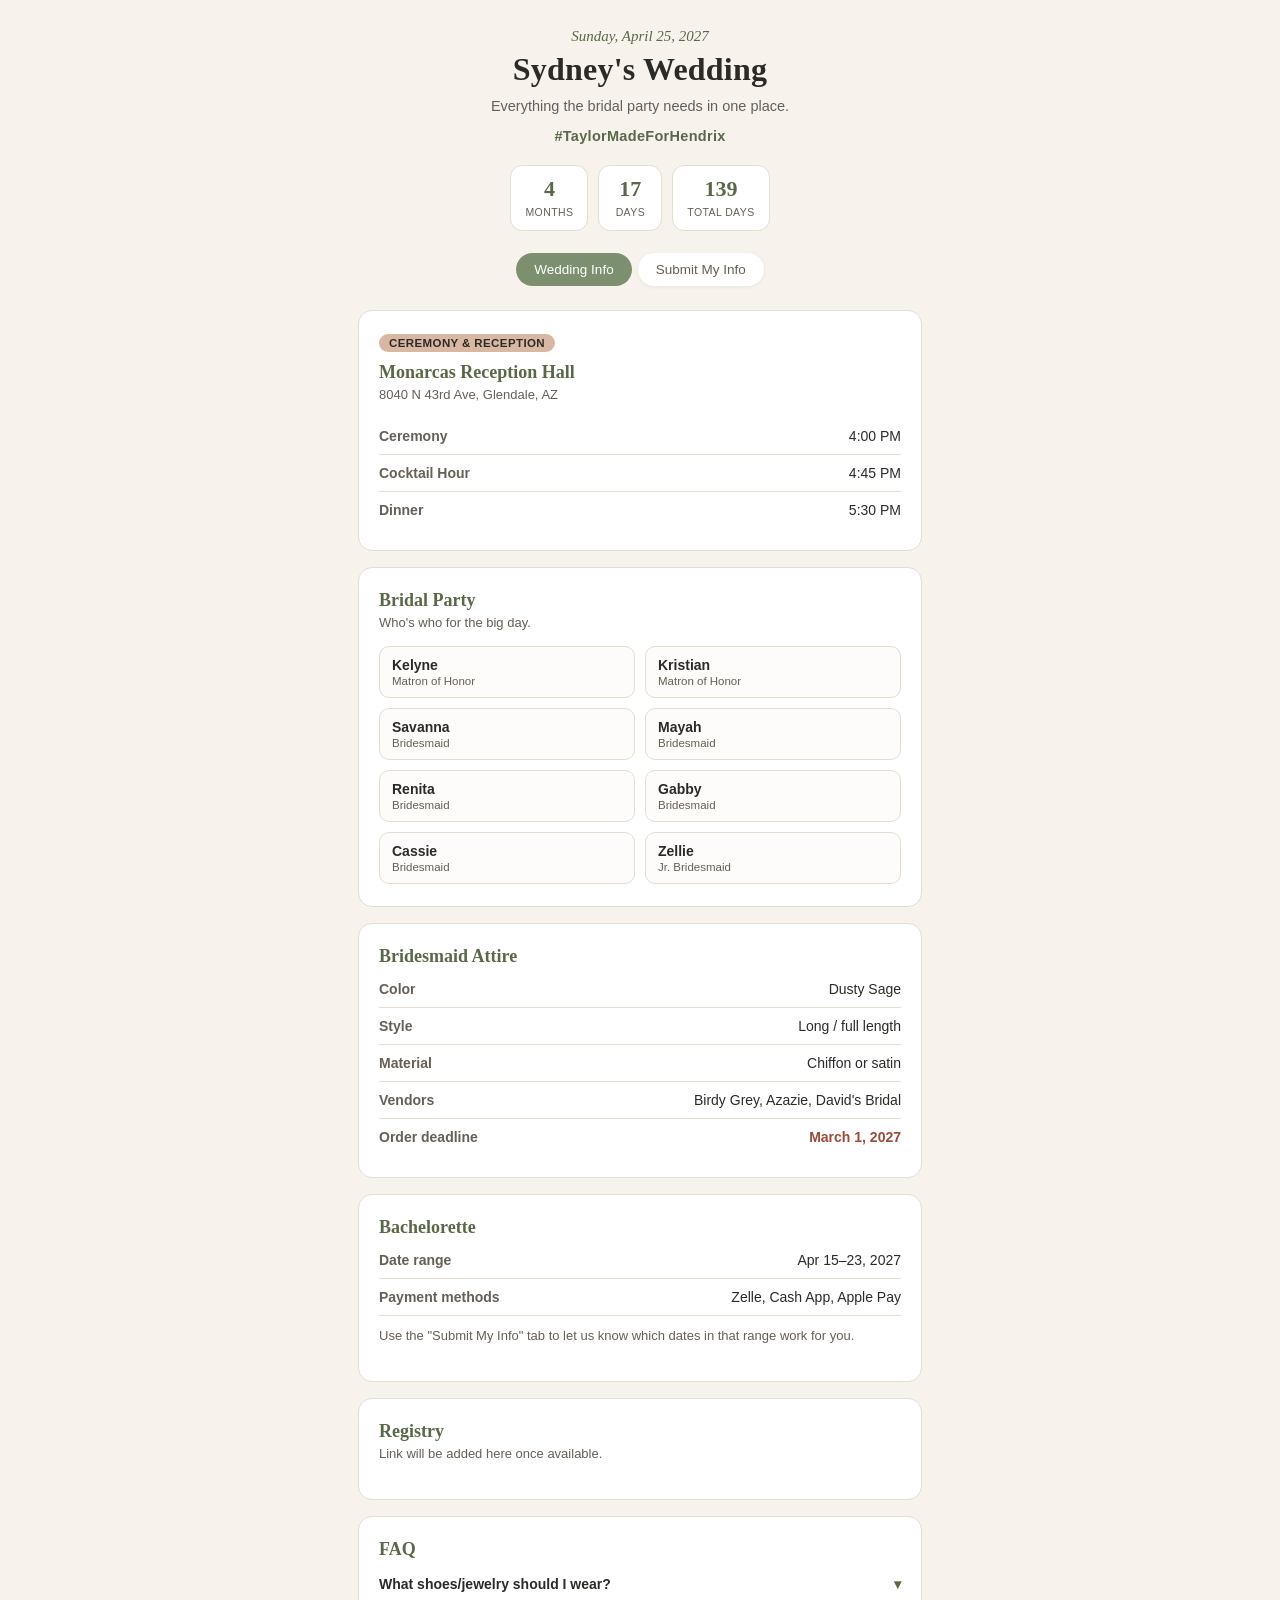
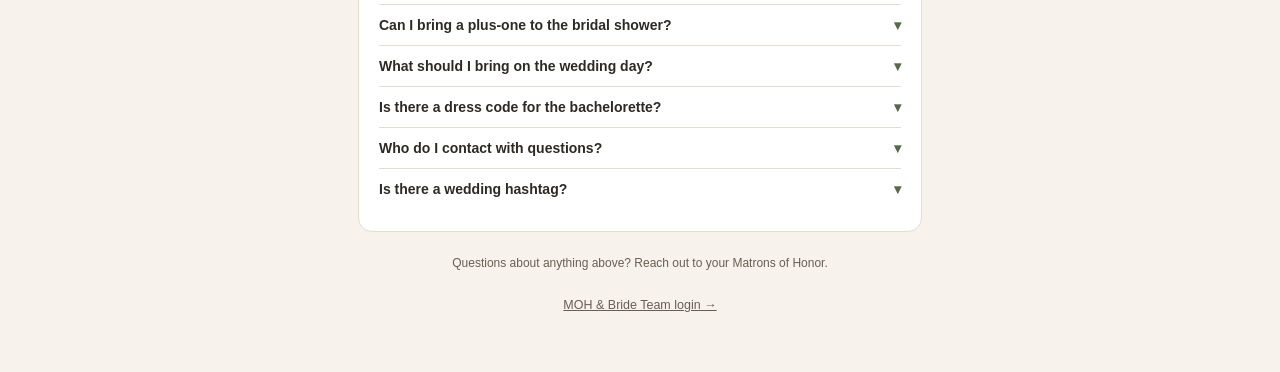
==== index.html @ 630a1b33 "Add files via upload" ====
<!DOCTYPE html>
<html lang="en">
<head>
<meta charset="UTF-8">
<meta name="viewport" content="width=device-width, initial-scale=1.0">
<title>Sydney's Wedding — #TaylorMadeForHendrix</title>
<link rel="stylesheet" href="style.css">
</head>
<body>
<div class="wrap">
  <div class="hero">
    <div class="eyebrow">Sunday, April 25, 2027</div>
    <h1>Sydney's Wedding</h1>
    <p>Everything the bridal party needs in one place.</p>
    <p style="margin-top:8px;font-weight:700;color:var(--sage-deep);letter-spacing:0.3px;">#TaylorMadeForHendrix</p>
  </div>

  <div class="countdown" id="countdown"></div>

  <div class="nav">
    <button id="tabInfoBtn" class="active">Wedding Info</button>
    <button id="tabFormBtn">Submit My Info</button>
  </div>

  <div id="infoView"></div>
  <div id="formView" style="display:none;"></div>

  <a class="private-link" href="moh.html">MOH & Bride Team login →</a>
</div>

<script>
// ====== SETUP (do this before publishing) ======
// 1. Go to formspree.io, create a free account, create a new form.
// 2. Copy the endpoint it gives you (looks like "https://formspree.io/f/abc1234").
// 3. Paste it below, replacing the placeholder.
// 4. Submissions will show up in your Formspree dashboard (and email, if enabled).
const FORMSPREE_ENDPOINT = "https://formspree.io/f/YOUR_FORM_ID";
// =================================================

const NAMES = ["Kelyne","Kristian","Savanna","Mayah","Renita","Gabby","Cassie","Zellie","Other / not listed"];
const DATES = [
  {k:"apr15",l:"Apr 15"},{k:"apr16",l:"Apr 16"},{k:"apr17",l:"Apr 17"},
  {k:"apr18",l:"Apr 18"},{k:"apr19",l:"Apr 19"},{k:"apr20",l:"Apr 20"},
  {k:"apr21",l:"Apr 21"},{k:"apr22",l:"Apr 22"},{k:"apr23",l:"Apr 23"}
];
let selectedDates = new Set();

const ROSTER = [
  {name:"Kelyne", role:"Matron of Honor"},
  {name:"Kristian", role:"Matron of Honor"},
  {name:"Savanna", role:"Bridesmaid"},
  {name:"Mayah", role:"Bridesmaid"},
  {name:"Renita", role:"Bridesmaid"},
  {name:"Gabby", role:"Bridesmaid"},
  {name:"Cassie", role:"Bridesmaid"},
  {name:"Zellie", role:"Jr. Bridesmaid"}
];

const FAQS = [
  {q:"What shoes/jewelry should I wear?", a:"Details TBD — check back here once finalized, or ask your Matrons of Honor."},
  {q:"Can I bring a plus-one to the bridal shower?", a:"Not unless specifically invited — the shower guest list is being managed separately from the wedding guest list."},
  {q:"What should I bring on the wedding day?", a:"Comfortable flats for getting ready, any touch-up makeup you personally use, and a phone charger. An emergency kit will be provided, so no need to pack your own."},
  {q:"Is there a dress code for the bachelorette?", a:"Nothing formal required — more details will be shared once the trip is booked."},
  {q:"Who do I contact with questions?", a:"Reach out to Kelyne or Kristian directly rather than the bride — that's exactly what we're here for."},
  {q:"Is there a wedding hashtag?", a:"Yes — tag your photos and posts with #TaylorMadeForHendrix so everyone can find them in one place."}
];

function renderCountdown(){
  const wedding = new Date("2027-04-25T00:00:00");
  const now = new Date();
  const diffMs = wedding - now;
  const el = document.getElementById("countdown");
  if(diffMs <= 0){
    el.innerHTML = '<div class="unit"><span class="num">🎉</span><span class="lbl">It\'s the big day!</span></div>';
    return;
  }
  const days = Math.floor(diffMs / (1000*60*60*24));
  const months = Math.floor(days / 30.44);
  const remDays = Math.floor(days - months*30.44);
  el.innerHTML = `
    <div class="unit"><span class="num">${months}</span><span class="lbl">Months</span></div>
    <div class="unit"><span class="num">${remDays}</span><span class="lbl">Days</span></div>
    <div class="unit"><span class="num">${days}</span><span class="lbl">Total Days</span></div>
  `;
}

function renderInfo(){
  document.getElementById("infoView").innerHTML = `
    <div class="card">
      <span class="badge">Ceremony & Reception</span>
      <h2>Monarcas Reception Hall</h2>
      <p class="sub">8040 N 43rd Ave, Glendale, AZ</p>
      <div class="info-row"><span class="label">Ceremony</span><span class="value">4:00 PM</span></div>
      <div class="info-row"><span class="label">Cocktail Hour</span><span class="value">4:45 PM</span></div>
      <div class="info-row"><span class="label">Dinner</span><span class="value">5:30 PM</span></div>
    </div>

    <div class="card">
      <h2>Bridal Party</h2>
      <p class="sub">Who's who for the big day.</p>
      <div class="roster-grid">
        ${ROSTER.map(r => `
          <div class="roster-item">
            <div class="name">${r.name}</div>
            <div class="role">${r.role}</div>
          </div>
        `).join("")}
      </div>
    </div>

    <div class="card">
      <h2>Bridesmaid Attire</h2>
      <div class="info-row"><span class="label">Color</span><span class="value">Dusty Sage</span></div>
      <div class="info-row"><span class="label">Style</span><span class="value">Long / full length</span></div>
      <div class="info-row"><span class="label">Material</span><span class="value">Chiffon or satin</span></div>
      <div class="info-row"><span class="label">Vendors</span><span class="value">Birdy Grey, Azazie, David's Bridal</span></div>
      <div class="info-row"><span class="label">Order deadline</span><span class="value" style="color:#9C4A3A;font-weight:700;">March 1, 2027</span></div>
    </div>

    <div class="card">
      <h2>Bachelorette</h2>
      <div class="info-row"><span class="label">Date range</span><span class="value">Apr 15–23, 2027</span></div>
      <div class="info-row"><span class="label">Payment methods</span><span class="value">Zelle, Cash App, Apple Pay</span></div>
      <p class="sub" style="margin-top:12px;">Use the "Submit My Info" tab to let us know which dates in that range work for you.</p>
    </div>

    <div class="card">
      <h2>Registry</h2>
      <p class="sub">Link will be added here once available.</p>
    </div>

    <div class="card">
      <h2>FAQ</h2>
      ${FAQS.map((f,i) => `
        <div class="faq-item">
          <div class="faq-q" data-idx="${i}">${f.q}<span class="arrow">▾</span></div>
          <div class="faq-a" data-idx="${i}">${f.a}</div>
        </div>
      `).join("")}
    </div>

    <div class="footer-note">Questions about anything above? Reach out to your Matrons of Honor.</div>
  `;

  document.querySelectorAll(".faq-q").forEach(el => {
    el.onclick = () => {
      const idx = el.dataset.idx;
      el.classList.toggle("open");
      document.querySelector(`.faq-a[data-idx="${idx}"]`).classList.toggle("open");
    };
  });
}

function renderForm(){
  selectedDates = new Set();
  const nameOptions = NAMES.map(n => `<option value="${n}">${n}</option>`).join("");
  document.getElementById("formView").innerHTML = `
    <div class="card">
      <h2>Who you are</h2>
      <p class="sub">Pick your name, or choose "Other" if you're not on the list yet.</p>
      <label for="fName">Name</label>
      <select id="fName">
        <option value="">Select your name</option>
        ${nameOptions}
      </select>
      <div id="otherNameWrap" style="display:none;">
        <label for="fOtherName">Your name</label>
        <input type="text" id="fOtherName" placeholder="First and last name">
      </div>
      <label for="fPhone">Phone number</label>
      <input type="tel" id="fPhone" placeholder="(555) 123-4567">
    </div>

    <div class="card">
      <h2>Dress details</h2>
      <p class="sub">Dusty sage, long/full length, chiffon or satin — ordered by March 1, 2027.</p>
      <label for="fSize">Dress size</label>
      <input type="text" id="fSize" placeholder="e.g. 8, or bust/waist/hip if between sizes">
      <label for="fHeight">Height</label>
      <input type="text" id="fHeight" placeholder="e.g. 5'6&quot;">
    </div>

    <div class="card">
      <h2>Bachelorette availability</h2>
      <p class="sub">Tap every date you're free between April 15–23, 2027.</p>
      <div class="dates" id="datesGrid"></div>
    </div>

    <div class="card">
      <h2>Anything else</h2>
      <label for="fDiet">Dietary restrictions or allergies</label>
      <textarea id="fDiet" placeholder="e.g. gluten-free, shellfish allergy, vegetarian — or leave blank"></textarea>
      <label for="fNotes">Anything else your MOHs should know</label>
      <textarea id="fNotes" placeholder="Optional"></textarea>
    </div>

    <div id="formError"></div>
    <button class="submit-btn" id="submitBtn">Send my info</button>
  `;

  const grid = document.getElementById("datesGrid");
  DATES.forEach(d => {
    const chip = document.createElement("div");
    chip.className = "date-chip";
    chip.textContent = d.l;
    chip.onclick = () => {
      if(selectedDates.has(d.k)){ selectedDates.delete(d.k); chip.classList.remove("selected"); }
      else{ selectedDates.add(d.k); chip.classList.add("selected"); }
    };
    grid.appendChild(chip);
  });

  document.getElementById("fName").onchange = (e) => {
    document.getElementById("otherNameWrap").style.display =
      e.target.value === "Other / not listed" ? "block" : "none";
  };

  document.getElementById("submitBtn").onclick = submitForm;
}

async function submitForm(){
  const errEl = document.getElementById("formError");
  errEl.innerHTML = "";
  let name = document.getElementById("fName").value;
  if(name === "Other / not listed"){
    name = document.getElementById("fOtherName").value.trim();
  }
  const phone = document.getElementById("fPhone").value.trim();
  const size = document.getElementById("fSize").value.trim();
  const height = document.getElementById("fHeight").value.trim();
  const diet = document.getElementById("fDiet").value.trim();
  const notes = document.getElementById("fNotes").value.trim();

  if(!name){
    errEl.innerHTML = '<div class="error">Please enter or select your name.</div>';
    return;
  }
  if(!size || !height){
    errEl.innerHTML = '<div class="error">Dress size and height are needed for ordering — please fill both in.</div>';
    return;
  }

  const dateLabelMap = Object.fromEntries(DATES.map(d => [d.k, d.l]));
  const record = {
    Name: name,
    Phone: phone,
    "Dress Size": size,
    Height: height,
    "Available Dates": Array.from(selectedDates).map(k => dateLabelMap[k] || k).join(", ") || "none selected",
    "Diet/Allergies": diet || "none",
    Notes: notes || "none"
  };

  const btn = document.getElementById("submitBtn");
  btn.disabled = true;
  btn.textContent = "Sending...";

  if(FORMSPREE_ENDPOINT.includes("YOUR_FORM_ID")){
    errEl.innerHTML = '<div class="error">This form isn\'t connected yet — add your Formspree endpoint at the top of the script before publishing.</div>';
    btn.disabled = false;
    btn.textContent = "Send my info";
    return;
  }

  try{
    const res = await fetch(FORMSPREE_ENDPOINT, {
      method: "POST",
      headers: { "Content-Type": "application/json", "Accept": "application/json" },
      body: JSON.stringify(record)
    });
    if(!res.ok){
      errEl.innerHTML = '<div class="error">Something went wrong saving your info. Please try again.</div>';
      btn.disabled = false;
      btn.textContent = "Send my info";
      return;
    }
    renderThankYou(name);
  }catch(e){
    errEl.innerHTML = '<div class="error">Something went wrong saving your info. Please check your connection and try again.</div>';
    btn.disabled = false;
    btn.textContent = "Send my info";
  }
}

function renderThankYou(name){
  document.getElementById("formView").innerHTML = `
    <div class="card msg">
      <div class="check">✓</div>
      <h2>Thanks, ${name.split(" ")[0]}!</h2>
      <p>Your info is in. Your Matrons of Honor have what they need — no need to text it separately.</p>
      <div class="edit-link" id="editAgainLink">Need to change something? Fill it out again</div>
    </div>
  `;
  document.getElementById("editAgainLink").onclick = () => renderForm();
}

document.getElementById("tabInfoBtn").onclick = () => {
  document.getElementById("tabInfoBtn").classList.add("active");
  document.getElementById("tabFormBtn").classList.remove("active");
  document.getElementById("infoView").style.display = "block";
  document.getElementById("formView").style.display = "none";
};
document.getElementById("tabFormBtn").onclick = () => {
  document.getElementById("tabFormBtn").classList.add("active");
  document.getElementById("tabInfoBtn").classList.remove("active");
  document.getElementById("formView").style.display = "block";
  document.getElementById("infoView").style.display = "none";
};

renderCountdown();
renderInfo();
renderForm();
</script>
</body>
</html>
---- style.css ----
:root{
  --cream:#F7F3EC;
  --card:#FFFFFF;
  --ink:#2C2A26;
  --ink-soft:#665F55;
  --sage:#7C8F6E;
  --sage-deep:#586848;
  --blush:#D9B8A3;
  --line:#E4DDD0;
}
*{box-sizing:border-box;}
body{
  margin:0;
  background:var(--cream);
  color:var(--ink);
  font-family:-apple-system,BlinkMacSystemFont,"Segoe UI",Helvetica,Arial,sans-serif;
  -webkit-font-smoothing:antialiased;
}
.wrap{max-width:600px;margin:0 auto;padding:28px 18px 60px;}
.hero{text-align:center;margin-bottom:18px;}
.hero .eyebrow{
  font-family:Georgia,'Times New Roman',serif;
  font-style:italic;
  color:var(--sage-deep);
  font-size:15px;
  margin-bottom:6px;
}
.hero h1{
  font-family:Georgia,'Times New Roman',serif;
  font-size:32px;
  line-height:1.15;
  margin:0 0 8px;
  letter-spacing:0.2px;
}
.hero p{
  color:var(--ink-soft);
  font-size:14.5px;
  margin:0;
  line-height:1.5;
}
.countdown{
  display:flex;
  justify-content:center;
  gap:10px;
  margin:18px 0 6px;
}
.countdown .unit{
  background:var(--card);
  border:1px solid var(--line);
  border-radius:12px;
  padding:10px 14px;
  text-align:center;
  min-width:64px;
}
.countdown .num{
  font-family:Georgia,serif;
  font-size:22px;
  font-weight:700;
  color:var(--sage-deep);
  display:block;
}
.countdown .lbl{
  font-size:10.5px;
  color:var(--ink-soft);
  text-transform:uppercase;
  letter-spacing:0.4px;
}
.nav{
  display:flex;
  justify-content:center;
  gap:6px;
  margin:22px 0 24px;
  position:sticky;
  top:12px;
  z-index:5;
  flex-wrap:wrap;
}
.nav button{
  border:none;
  background:var(--card);
  box-shadow:0 1px 4px rgba(0,0,0,0.06);
  color:var(--ink-soft);
  font-size:13.5px;
  padding:9px 18px;
  border-radius:20px;
  cursor:pointer;
  font-family:inherit;
}
.nav button.active{
  background:var(--sage);
  color:#fff;
  box-shadow:none;
}
.card{
  background:var(--card);
  border:1px solid var(--line);
  border-radius:14px;
  padding:22px 20px;
  margin-bottom:16px;
}
.card h2{
  font-family:Georgia,'Times New Roman',serif;
  font-size:18px;
  margin:0 0 4px;
  color:var(--sage-deep);
}
.card .sub{
  font-size:13px;
  color:var(--ink-soft);
  margin:0 0 16px;
}
.info-row{
  display:flex;
  justify-content:space-between;
  gap:12px;
  padding:10px 0;
  border-bottom:1px solid var(--line);
  font-size:14px;
}
.info-row:last-child{border-bottom:none;}
.info-row .label{color:var(--ink-soft);font-weight:600;flex:0 0 42%;}
.info-row .value{text-align:right;flex:1;}
.contact-card{
  display:flex;
  justify-content:space-between;
  align-items:center;
  padding:10px 0;
  border-bottom:1px solid var(--line);
}
.contact-card:last-child{border-bottom:none;}
.contact-name{font-weight:600;font-size:14px;}
.contact-role{font-size:12.5px;color:var(--ink-soft);}
.contact-phone a{color:var(--sage-deep);text-decoration:none;font-size:14px;font-weight:600;}
.badge{
  display:inline-block;
  background:var(--blush);
  color:var(--ink);
  font-size:11.5px;
  font-weight:700;
  padding:3px 10px;
  border-radius:20px;
  margin-bottom:10px;
  text-transform:uppercase;
  letter-spacing:0.4px;
}
.roster-grid{
  display:grid;
  grid-template-columns:1fr 1fr;
  gap:10px;
}
.roster-item{
  border:1px solid var(--line);
  border-radius:10px;
  padding:10px 12px;
  background:#FDFCFA;
}
.roster-item .name{font-weight:600;font-size:14px;}
.roster-item .role{font-size:11.5px;color:var(--ink-soft);margin-top:2px;}
.faq-item{border-bottom:1px solid var(--line);padding:12px 0;}
.faq-item:last-child{border-bottom:none;}
.faq-q{
  font-weight:600;
  font-size:14px;
  cursor:pointer;
  display:flex;
  justify-content:space-between;
  align-items:center;
}
.faq-q .arrow{transition:transform 0.15s;color:var(--sage-deep);}
.faq-q.open .arrow{transform:rotate(180deg);}
.faq-a{
  font-size:13.5px;
  color:var(--ink-soft);
  line-height:1.55;
  margin-top:8px;
  display:none;
}
.faq-a.open{display:block;}
label{
  display:block;
  font-size:13px;
  font-weight:600;
  margin:14px 0 6px;
  color:var(--ink);
}
label:first-of-type{margin-top:0;}
input[type=text], input[type=tel], input[type=password], select, textarea{
  width:100%;
  padding:11px 12px;
  border:1px solid var(--line);
  border-radius:9px;
  font-size:15px;
  font-family:inherit;
  background:#FDFCFA;
  color:var(--ink);
}
input:focus, select:focus, textarea:focus{
  outline:2px solid var(--sage);
  outline-offset:1px;
  border-color:var(--sage);
}
textarea{resize:vertical;min-height:64px;}
.dates{
  display:grid;
  grid-template-columns:repeat(3,1fr);
  gap:8px;
  margin-top:8px;
}
.date-chip{
  border:1px solid var(--line);
  border-radius:9px;
  padding:9px 4px;
  text-align:center;
  font-size:13px;
  cursor:pointer;
  user-select:none;
  background:#FDFCFA;
}
.date-chip.selected{
  background:var(--sage);
  border-color:var(--sage);
  color:#fff;
  font-weight:600;
}
.submit-btn{
  width:100%;
  padding:14px;
  background:var(--sage-deep);
  color:#fff;
  border:none;
  border-radius:10px;
  font-size:15.5px;
  font-weight:600;
  cursor:pointer;
  margin-top:8px;
  font-family:inherit;
}
.submit-btn:disabled{opacity:0.6;}
.msg{text-align:center;padding:40px 20px;}
.msg .check{
  width:52px;height:52px;border-radius:50%;
  background:var(--sage);color:#fff;
  display:flex;align-items:center;justify-content:center;
  margin:0 auto 16px;font-size:26px;
}
.msg h2{font-family:Georgia,serif;font-size:20px;margin:0 0 8px;}
.msg p{color:var(--ink-soft);font-size:14px;}
.edit-link{
  display:block;text-align:center;margin-top:14px;
  color:var(--sage-deep);font-size:13.5px;cursor:pointer;text-decoration:underline;
}
.error{
  background:#FBEAE7;color:#9C4A3A;padding:10px 12px;
  border-radius:8px;font-size:13px;margin-bottom:12px;
}
.footer-note{
  text-align:center;font-size:12px;color:var(--ink-soft);margin-top:24px;
}
.private-link{
  display:block;
  text-align:center;
  font-size:12.5px;
  color:var(--ink-soft);
  text-decoration:underline;
  margin-top:28px;
}
.gate-wrap{
  max-width:360px;
  margin:80px auto;
  padding:0 18px;
  text-align:center;
}
.gate-wrap h1{
  font-family:Georgia,serif;
  font-size:24px;
  margin-bottom:6px;
}
.gate-wrap p{
  color:var(--ink-soft);
  font-size:13.5px;
  margin-bottom:20px;
}
.back-link{
  display:inline-block;
  margin-top:16px;
  font-size:12.5px;
  color:var(--ink-soft);
  text-decoration:underline;
}
.status-pill{
  display:inline-block;
  font-size:11px;
  font-weight:700;
  padding:2px 9px;
  border-radius:20px;
  text-transform:uppercase;
}
.status-paid{background:#DCEAD4;color:#3D6B2C;}
.status-unpaid{background:#F3E3DD;color:#9C4A3A;}
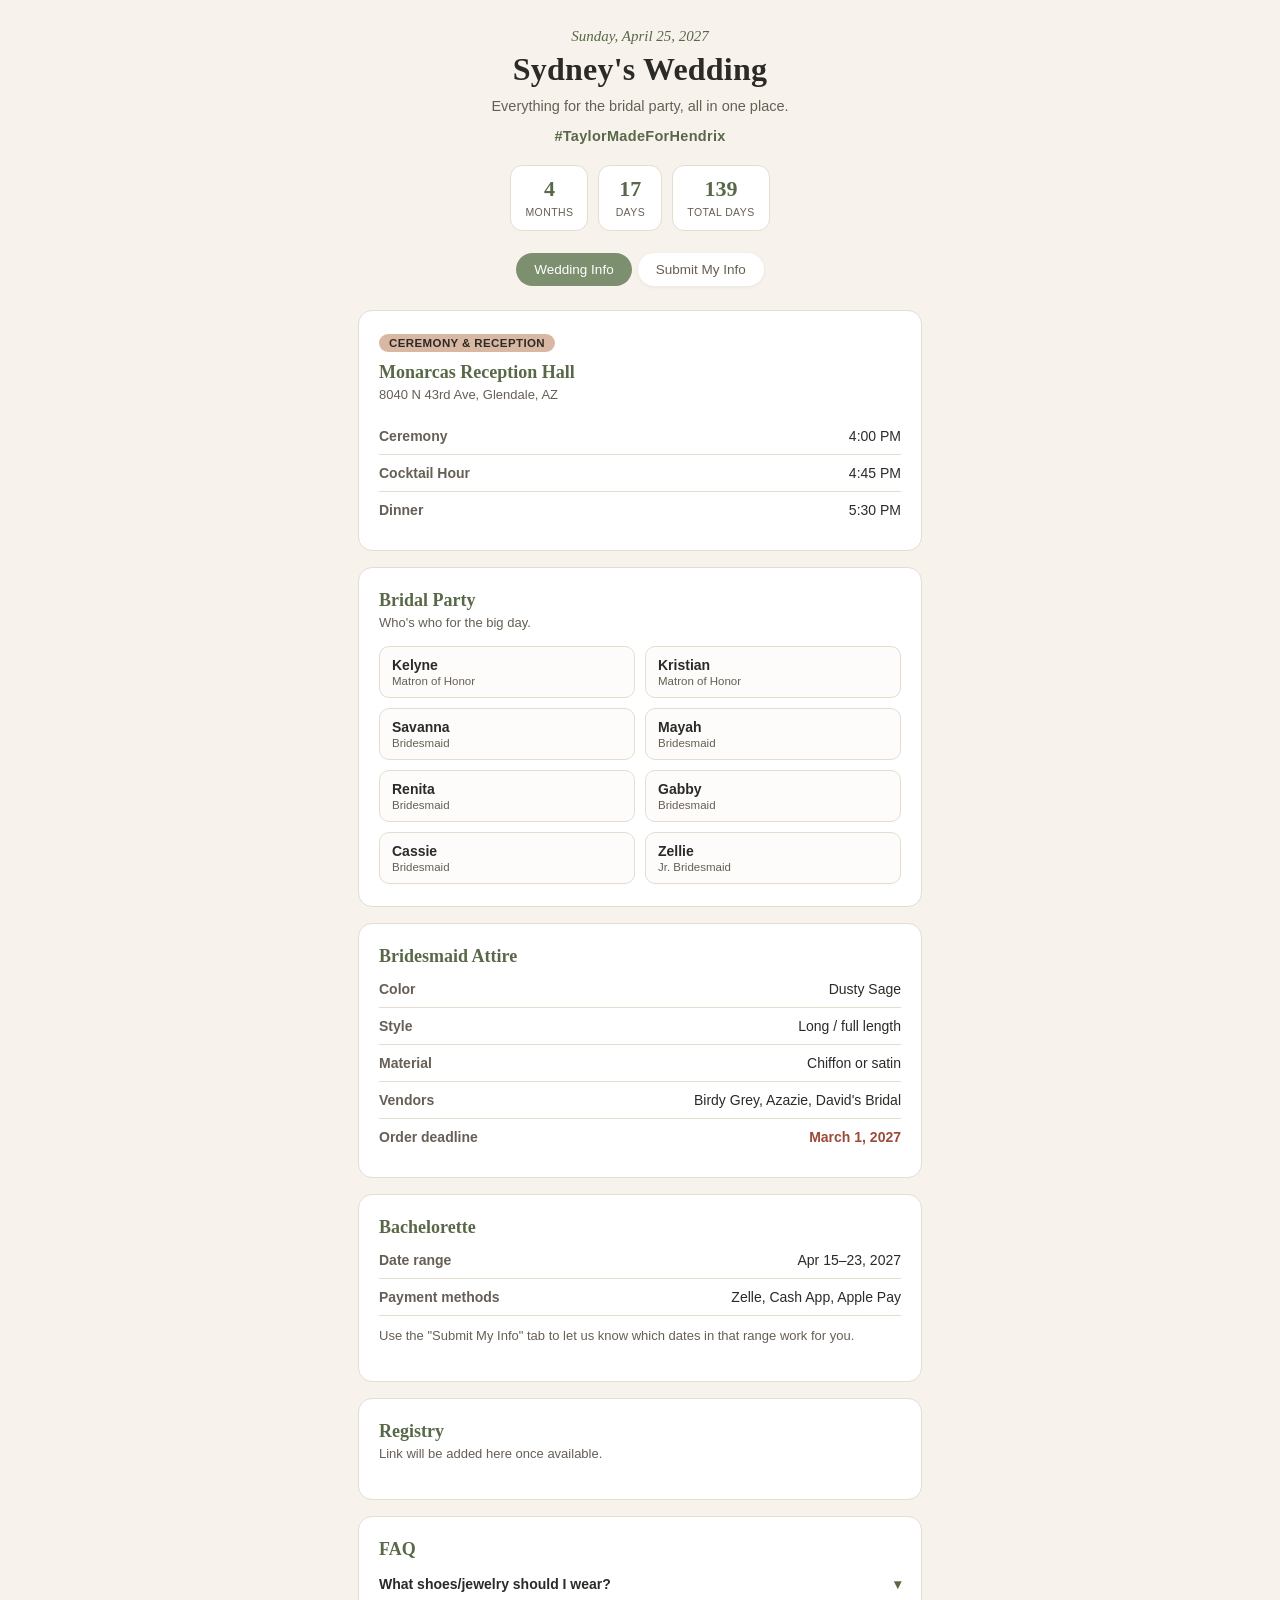
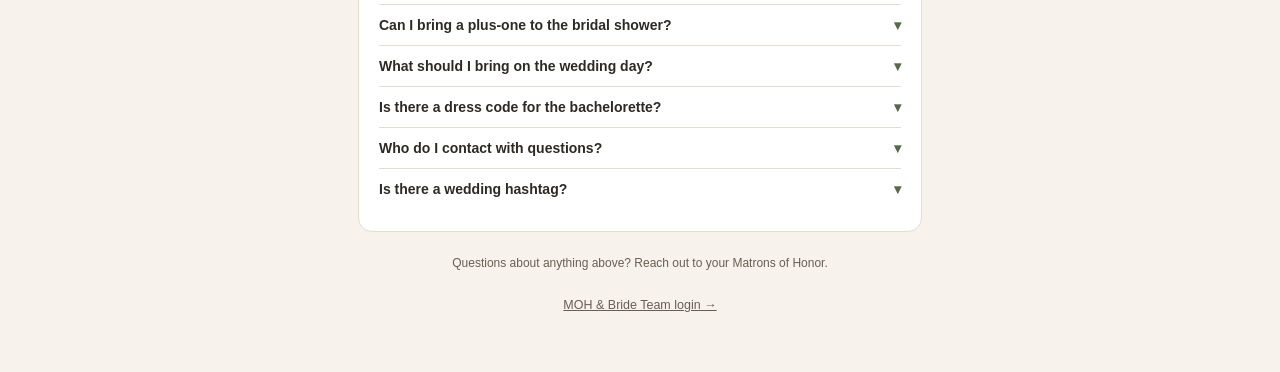
==== commit fb3dba69: "Update index.html" ====
--- a/index.html
+++ b/index.html
@@ -11,7 +11,7 @@
   <div class="hero">
     <div class="eyebrow">Sunday, April 25, 2027</div>
     <h1>Sydney's Wedding</h1>
-    <p>Everything the bridal party needs in one place.</p>
+    <p>Everything for the bridal party, all in one place.</p>
     <p style="margin-top:8px;font-weight:700;color:var(--sage-deep);letter-spacing:0.3px;">#TaylorMadeForHendrix</p>
   </div>
 
@@ -34,7 +34,7 @@
 // 2. Copy the endpoint it gives you (looks like "https://formspree.io/f/abc1234").
 // 3. Paste it below, replacing the placeholder.
 // 4. Submissions will show up in your Formspree dashboard (and email, if enabled).
-const FORMSPREE_ENDPOINT = "https://formspree.io/f/YOUR_FORM_ID";
+const FORMSPREE_ENDPOINT = "https://formspree.io/f/https://formspree.io/f/mgaednny";
 // =================================================
 
 const NAMES = ["Kelyne","Kristian","Savanna","Mayah","Renita","Gabby","Cassie","Zellie","Other / not listed"];
